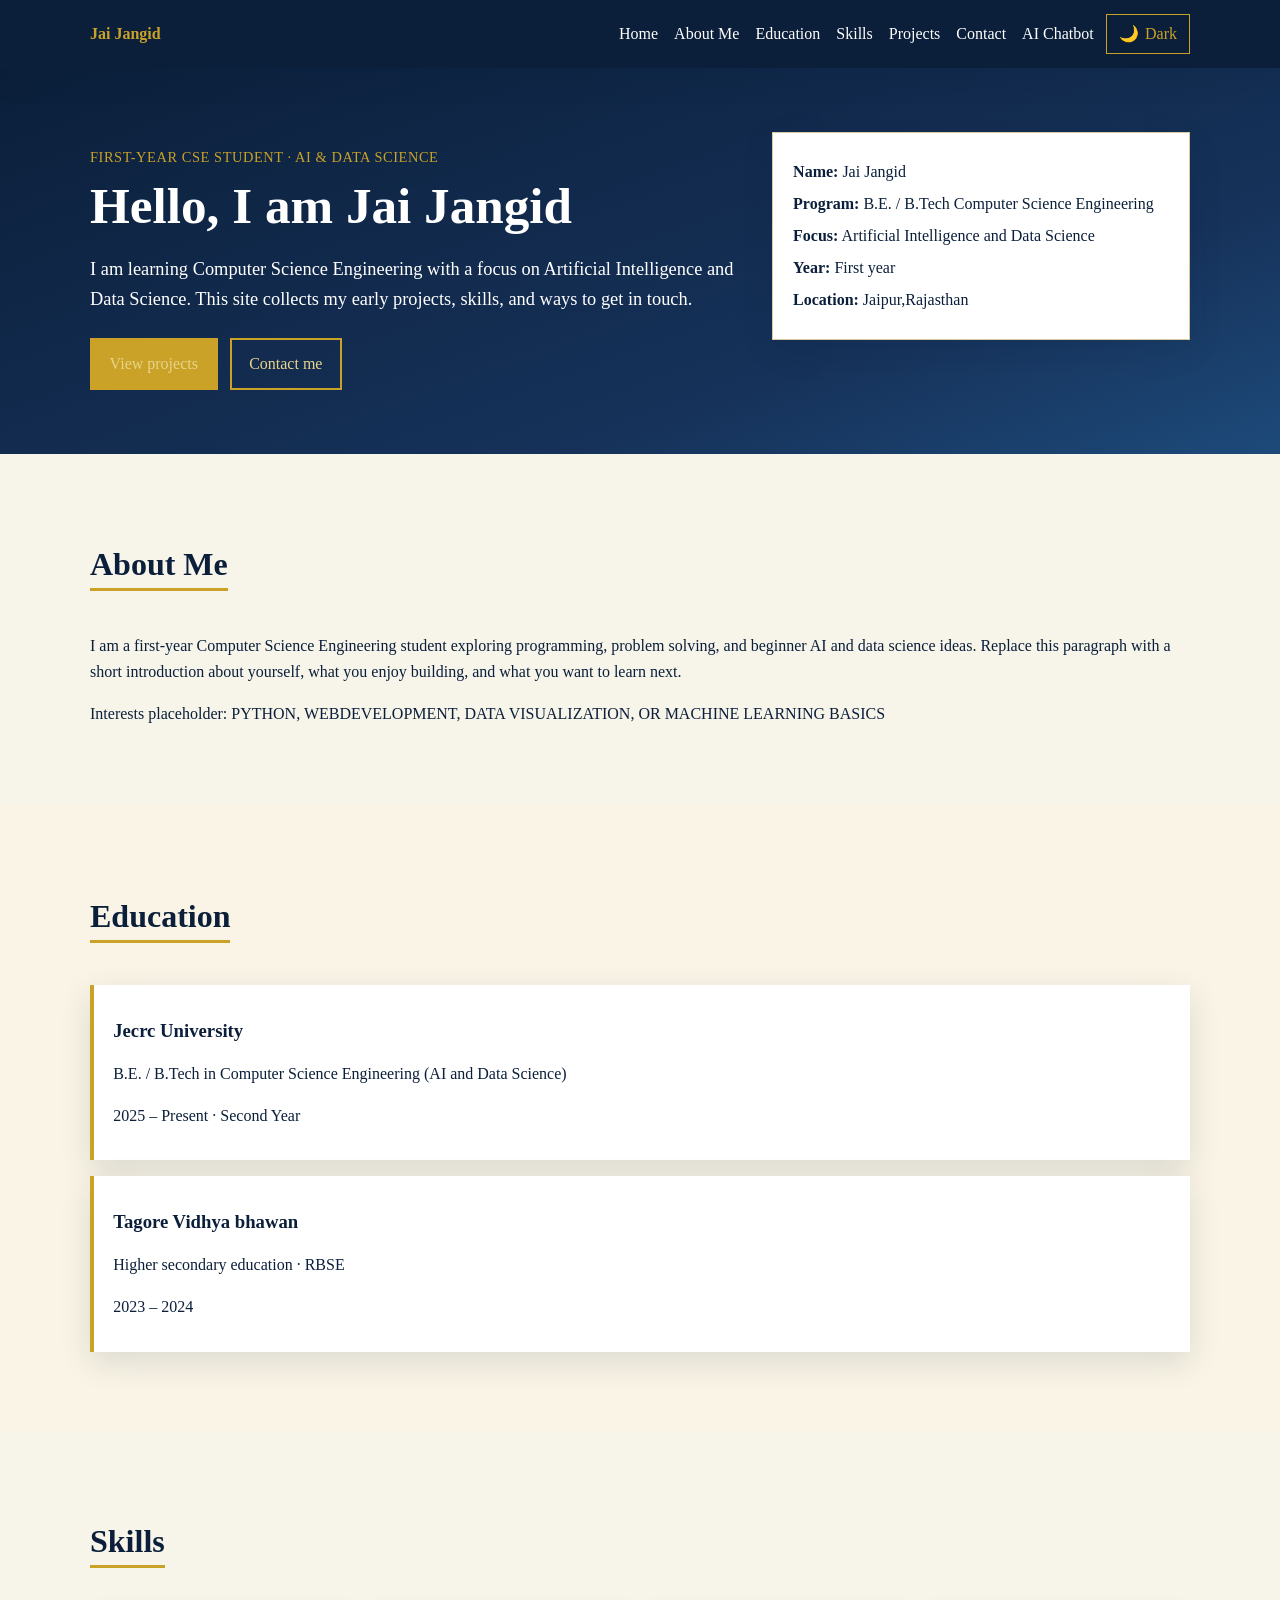
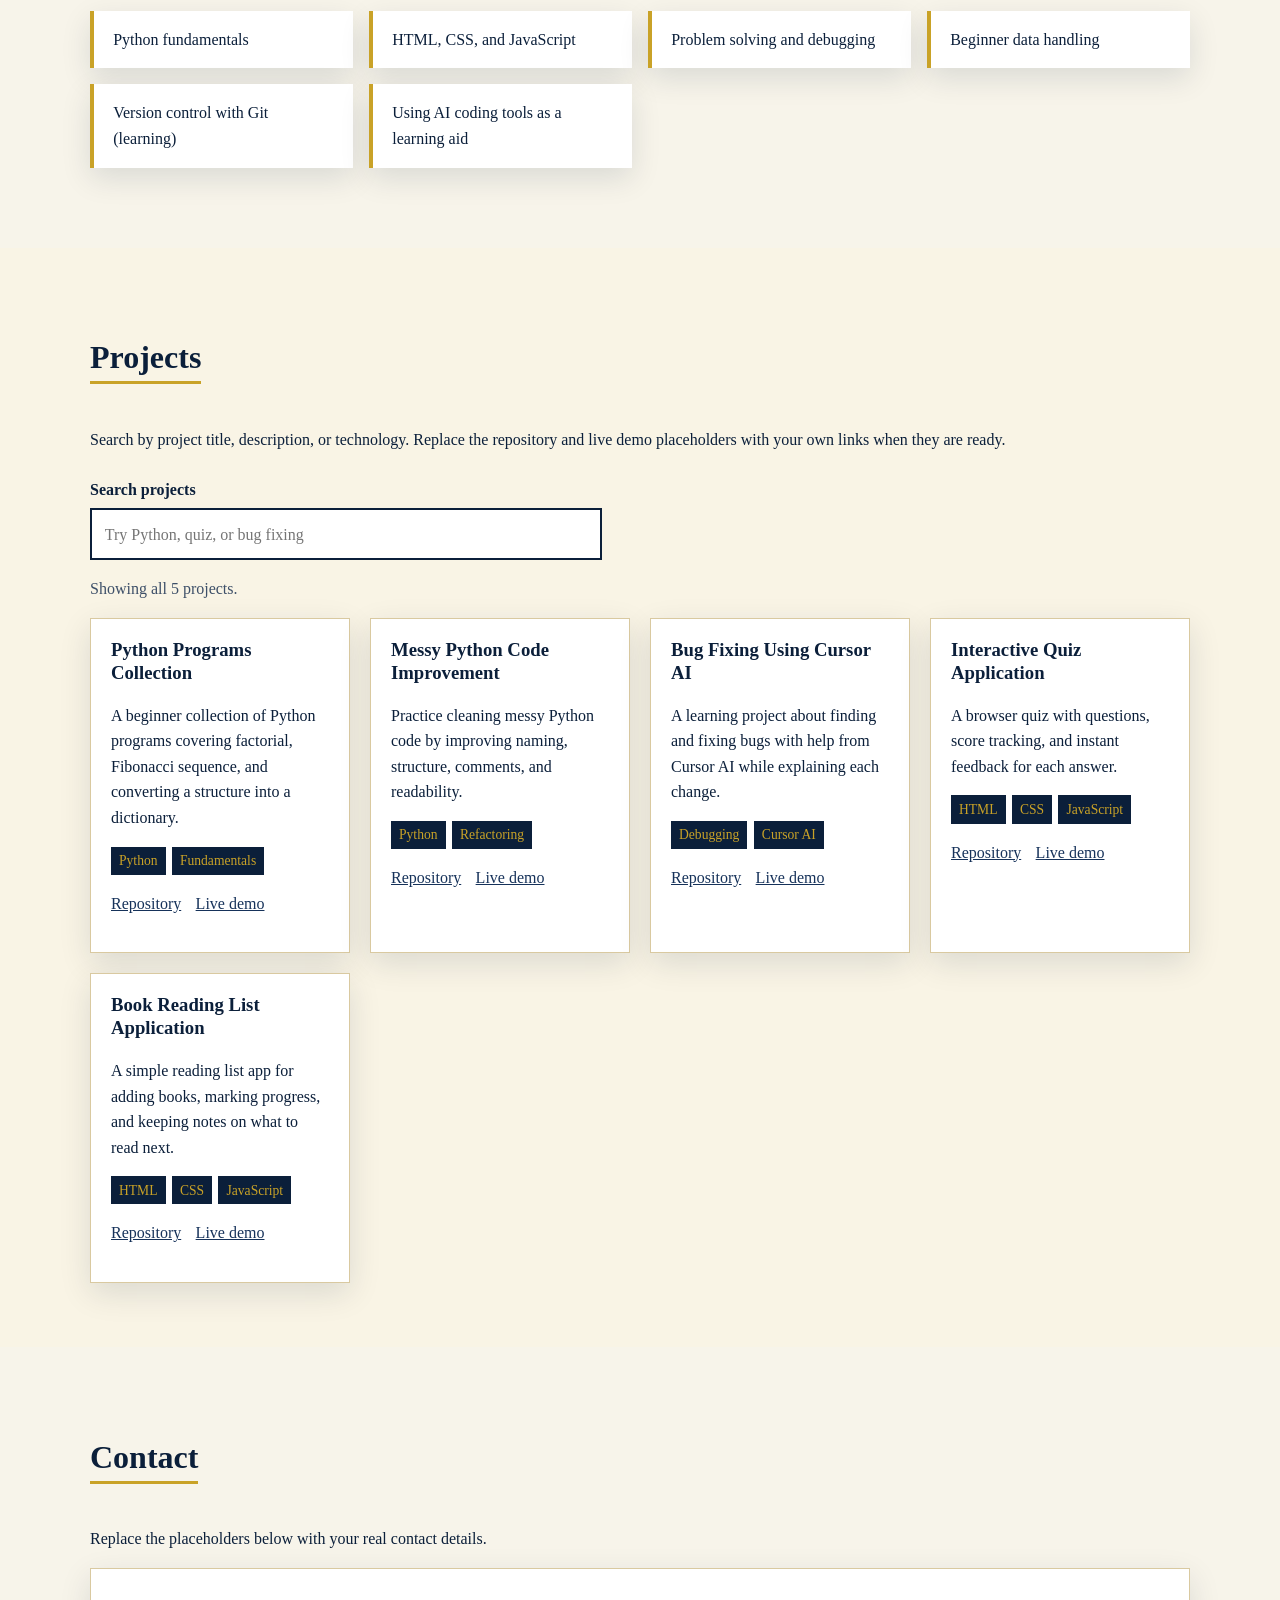
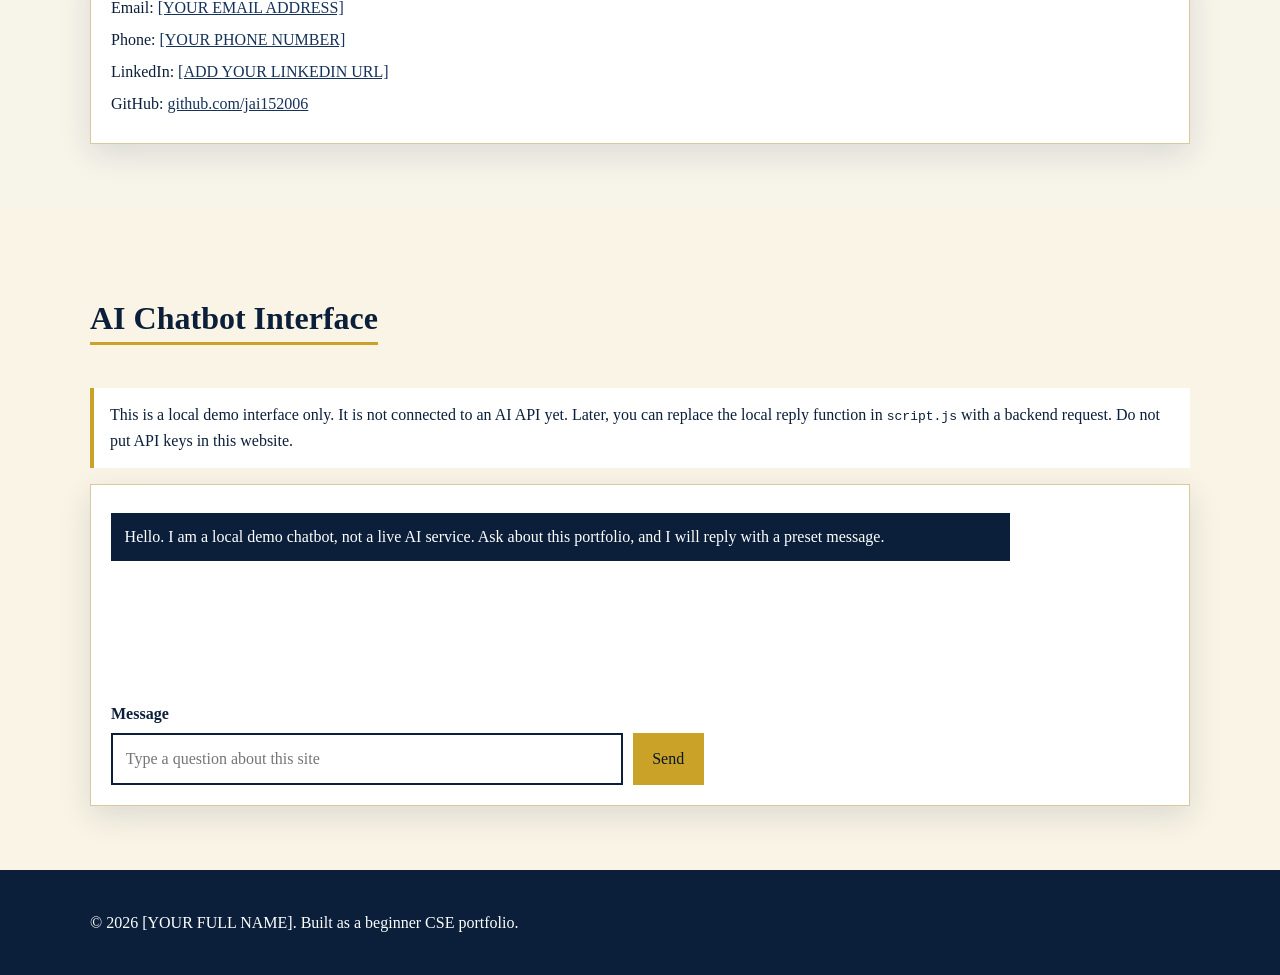
==== index.html @ 49ecc069 "Rename index_updated.html to index.html" ====
<!DOCTYPE html>
<html lang="en">
  <head>
    <meta charset="UTF-8" />
    <meta name="viewport" content="width=device-width, initial-scale=1.0" />
    <meta
      name="description"
      content="Personal portfolio of a first-year Computer Science Engineering student specializing in AI and Data Science."
    />
    <title>Jai Jangid | CSE Portfolio</title>
    <link rel="stylesheet" href="style.css" />
  </head>
  <body>
    <a class="skip-link" href="#main">Skip to main content</a>

    <header class="site-header">
      <div class="header-inner">
        <a class="logo" href="#home">Jai Jangid</a>

        <button
          id="nav-toggle"
          class="nav-toggle"
          type="button"
          aria-controls="primary-nav"
          aria-expanded="false"
          aria-label="Open menu"
          onclick="togglePrimaryNav()"
        >
          <span class="nav-toggle-bar" aria-hidden="true"></span>
          <span class="nav-toggle-bar" aria-hidden="true"></span>
          <span class="nav-toggle-bar" aria-hidden="true"></span>
        </button>

        <nav id="primary-nav" class="primary-nav" aria-label="Primary">
          <ul>
            <li><a href="#home">Home</a></li>
            <li><a href="#about">About Me</a></li>
            <li><a href="#education">Education</a></li>
            <li><a href="#skills">Skills</a></li>
            <li><a href="#projects">Projects</a></li>
            <li><a href="#contact">Contact</a></li>
            <li><a href="#chatbot">AI Chatbot</a></li>
          </ul>
        </nav>

        <button
          id="theme-toggle"
          class="theme-toggle"
          type="button"
          aria-pressed="false"
          aria-label="Switch to dark mode"
        >
          <span class="theme-toggle-icon" aria-hidden="true">🌙</span>
          <span class="theme-toggle-text">Dark</span>
        </button>
      </div>
    </header>

    <main id="main">
      <section id="home" class="hero" aria-labelledby="home-heading">
        <div class="container hero-grid">
          <div>
            <p class="eyebrow">First-Year CSE Student · AI &amp; Data Science</p>
            <h1 id="home-heading">Hello, I am Jai Jangid</h1>
            <p class="lead">
              I am learning Computer Science Engineering with a focus on Artificial
              Intelligence and Data Science. This site collects my early projects,
              skills, and ways to get in touch.
            </p>
            <div class="hero-actions">
              <a class="button button-primary" href="#projects">View projects</a>
              <a class="button button-secondary" href="#contact">Contact me</a>
            </div>
          </div>
          <aside class="hero-card" aria-label="Quick profile">
            <p><strong>Name:</strong> Jai Jangid</p>
            <p><strong>Program:</strong> B.E. / B.Tech Computer Science Engineering</p>
            <p><strong>Focus:</strong> Artificial Intelligence and Data Science</p>
            <p><strong>Year:</strong> First year</p>
            <p><strong>Location:</strong> Jaipur,Rajasthan</p>
          </aside>
        </div>
      </section>

      <section id="about" class="section" aria-labelledby="about-heading">
        <div class="container">
          <h2 id="about-heading">About Me</h2>
          <p>
            I am a first-year Computer Science Engineering student exploring
            programming, problem solving, and beginner AI and data science ideas.
            Replace this paragraph with a short introduction about yourself,
            what you enjoy building, and what you want to learn next.
          </p>
          <p>
            Interests placeholder: PYTHON, WEBDEVELOPMENT, DATA VISUALIZATION, OR MACHINE LEARNING BASICS
          </p>
        </div>
      </section>

      <section id="education" class="section section-alt" aria-labelledby="education-heading">
        <div class="container">
          <h2 id="education-heading">Education</h2>
          <ul class="timeline">
            <li>
              <h3>Jecrc University</h3>
              <p>B.E. / B.Tech in Computer Science Engineering (AI and Data Science)</p>
              <p><time datetime="2026">2025</time> – Present · Second Year</p>
            </li>
            <li>
              <h3>Tagore Vidhya bhawan</h3>
              <p>Higher secondary education · RBSE</p>
              <p><time datetime="2024">2023</time> – <time datetime="2026">2024</time></p>
            </li>
          </ul>
        </div>
      </section>

      <section id="skills" class="section" aria-labelledby="skills-heading">
        <div class="container">
          <h2 id="skills-heading">Skills</h2>
          <ul class="skill-list">
            <li>Python fundamentals</li>
            <li>HTML, CSS, and JavaScript</li>
            <li>Problem solving and debugging</li>
            <li>Beginner data handling</li>
            <li>Version control with Git (learning)</li>
            <li>Using AI coding tools as a learning aid</li>
          </ul>
        </div>
      </section>

      <section id="projects" class="section section-alt" aria-labelledby="projects-heading">
        <div class="container">
          <h2 id="projects-heading">Projects</h2>
          <p>
            Search by project title, description, or technology. Replace the
            repository and live demo placeholders with your own links when they
            are ready.
          </p>

          <div class="search-bar">
            <label for="project-search">Search projects</label>
            <input
              id="project-search"
              type="search"
              name="project-search"
              placeholder="Try Python, quiz, or bug fixing"
              autocomplete="off"
            />
          </div>

          <p id="search-status" class="search-status" role="status" aria-live="polite"></p>

          <div id="project-grid" class="project-grid">
            <article class="project-card" data-title="Python Programs Collection" data-description="A beginner collection of Python programs covering factorial, Fibonacci sequence, and converting a structure into a dictionary." data-tech="python factorial fibonacci dictionary data structures">
              <h3>Python Programs Collection</h3>
              <p>
                A beginner collection of Python programs covering factorial,
                Fibonacci sequence, and converting a structure into a dictionary.
              </p>
              <p class="tech"><span>Python</span><span>Fundamentals</span></p>
              <p class="project-links">
                <a href="https://github.com/jai152006/Python_Program">Repository</a>
                <a href="[ADD YOUR LIVE APP URL]">Live demo</a>
              </p>
            </article>

            <article class="project-card" data-title="Messy Python Code Improvement" data-description="Practice cleaning messy Python code by improving naming, structure, comments, and readability." data-tech="python refactoring code quality readability">
              <h3>Messy Python Code Improvement</h3>
              <p>
                Practice cleaning messy Python code by improving naming,
                structure, comments, and readability.
              </p>
              <p class="tech"><span>Python</span><span>Refactoring</span></p>
              <p class="project-links">
                <a href="https://github.com/jai152006/Messy_Python">Repository</a>
                <a href="[ADD YOUR LIVE APP URL]">Live demo</a>
              </p>
            </article>

            <article class="project-card" data-title="Bug Fixing Using Cursor AI" data-description="A learning project about finding and fixing bugs with help from Cursor AI while explaining each change." data-tech="debugging cursor ai python javascript">
              <h3>Bug Fixing Using Cursor AI</h3>
              <p>
                A learning project about finding and fixing bugs with help from
                Cursor AI while explaining each change.
              </p>
              <p class="tech"><span>Debugging</span><span>Cursor AI</span></p>
              <p class="project-links">
                <a href="https://github.com/jai152006/Bug_Fixing">Repository</a>
                <a href="[ADD YOUR LIVE APP URL]">Live demo</a>
              </p>
            </article>

            <article class="project-card" data-title="Interactive Quiz Application" data-description="A browser quiz with questions, score tracking, and instant feedback for each answer." data-tech="html css javascript quiz frontend">
              <h3>Interactive Quiz Application</h3>
              <p>
                A browser quiz with questions, score tracking, and instant
                feedback for each answer.
              </p>
              <p class="tech"><span>HTML</span><span>CSS</span><span>JavaScript</span></p>
              <p class="project-links">
                <a href="https://github.com/jai152006/Quiz_application" target="_blank" rel="noopener noreferrer">Repository</a>
                <a href="[ADD YOUR LIVE APP URL]">Live demo</a>
              </p>
            </article>

            <article class="project-card" data-title="Book Reading List Application" data-description="A simple reading list app for adding books, marking progress, and keeping notes on what to read next." data-tech="html css javascript books reading list">
              <h3>Book Reading List Application</h3>
              <p>
                A simple reading list app for adding books, marking progress, and
                keeping notes on what to read next.
              </p>
              <p class="tech"><span>HTML</span><span>CSS</span><span>JavaScript</span></p>
              <p class="project-links">
                <a href="https://github.com/jai152006/Book_reading_list">Repository</a>
                <a href="[ADD YOUR LIVE APP URL]">Live demo</a>
              </p>
            </article>
          </div>

          <p id="no-results" class="empty-state" hidden>
            No projects match that search. Try another title, description word,
            or technology such as Python or JavaScript.
          </p>
        </div>
      </section>

      <section id="contact" class="section" aria-labelledby="contact-heading">
        <div class="container">
          <h2 id="contact-heading">Contact</h2>
          <p>Replace the placeholders below with your real contact details.</p>
          <address class="contact-card">
            <p>Email: <a href="mailto:[YOUR EMAIL ADDRESS]">[YOUR EMAIL ADDRESS]</a></p>
            <p>Phone: <a href="tel:[YOUR PHONE NUMBER]">[YOUR PHONE NUMBER]</a></p>
            <p>LinkedIn: <a href="[ADD YOUR LINKEDIN URL]">[ADD YOUR LINKEDIN URL]</a></p>
            <p>GitHub: <a href="https://github.com/jai152006" target="_blank" rel="noopener noreferrer">github.com/jai152006</a></p>
          </address>
        </div>
      </section>

      <section id="chatbot" class="section section-alt" aria-labelledby="chatbot-heading">
        <div class="container">
          <h2 id="chatbot-heading">AI Chatbot Interface</h2>
          <p class="chatbot-note">
            This is a local demo interface only. It is not connected to an AI
            API yet. Later, you can replace the local reply function in
            <code>script.js</code> with a backend request. Do not put API keys
            in this website.
          </p>

          <div class="chatbot" aria-label="Demo chatbot">
            <div id="chat-log" class="chat-log" role="log" aria-live="polite" aria-relevant="additions">
              <p class="chat-bubble bot">
                Hello. I am a local demo chatbot, not a live AI service. Ask
                about this portfolio, and I will reply with a preset message.
              </p>
            </div>
            <form id="chat-form" class="chat-form">
              <label for="chat-input">Message</label>
              <div class="chat-row">
                <input
                  id="chat-input"
                  type="text"
                  name="message"
                  autocomplete="off"
                  placeholder="Type a question about this site"
                />
                <button class="button button-primary" type="submit">Send</button>
              </div>
            </form>
          </div>
        </div>
      </section>
    </main>

    <footer class="site-footer">
      <div class="container">
        <p>&copy; <span id="year"></span> [YOUR FULL NAME]. Built as a beginner CSE portfolio.</p>
      </div>
    </footer>

    <script src="script.js"></script>
  </body>
</html>
---- style.css ----
:root {
  --navy: #0b1f3a;
  --navy-deep: #071526;
  --navy-soft: #16325a;
  --gold: #c9a227;
  --gold-soft: #e8d48b;
  --white: #ffffff;
  --bg: #f7f4ea;
  --surface: #ffffff;
  --text: #0b1f3a;
  --muted: #3d4f68;
  --border: #d9c9a0;
  --shadow: 0 10px 30px rgba(11, 31, 58, 0.12);
  --focus: #c9a227;
}

html[data-theme="dark"] {
  --bg: #071526;
  --surface: #0f2747;
  --text: #f7f4ea;
  --muted: #c9d4e3;
  --border: #2c4a72;
  --shadow: 0 10px 30px rgba(0, 0, 0, 0.35);
}

*,
*::before,
*::after {
  box-sizing: border-box;
}

html {
  scroll-behavior: smooth;
}

body {
  margin: 0;
  font-family: Georgia, "Times New Roman", serif;
  background: var(--bg);
  color: var(--text);
  line-height: 1.6;
}

img {
  max-width: 100%;
}

a {
  color: var(--navy-soft);
}

html[data-theme="dark"] a {
  color: var(--gold-soft);
}

a:hover {
  color: var(--gold);
}

:focus-visible {
  outline: 3px solid var(--focus);
  outline-offset: 3px;
}

.skip-link {
  position: absolute;
  left: 0.75rem;
  top: -4rem;
  background: var(--gold);
  color: var(--navy-deep);
  padding: 0.6rem 0.9rem;
  z-index: 1000;
  font-weight: 700;
}

.skip-link:focus {
  top: 0.75rem;
}

.container {
  width: min(1100px, 92%);
  margin: 0 auto;
}

.site-header {
  position: sticky;
  top: 0;
  z-index: 20;
  background: var(--navy);
  color: var(--white);
  box-shadow: var(--shadow);
}

.header-inner {
  width: min(1100px, 92%);
  margin: 0 auto;
  display: flex;
  flex-wrap: wrap;
  align-items: center;
  gap: 0.75rem;
  padding: 0.85rem 0;
}

.logo {
  margin-right: auto;
  color: var(--gold);
  text-decoration: none;
  font-weight: 700;
}

.primary-nav {
  order: 4;
}

.logo:hover,
.primary-nav a:hover {
  color: var(--gold-soft);
}

.primary-nav ul {
  display: flex;
  flex-wrap: wrap;
  gap: 0.35rem 1rem;
  list-style: none;
  margin: 0;
  padding: 0;
}

.primary-nav a {
  color: var(--white);
  text-decoration: none;
  padding: 0.35rem 0;
}

.nav-toggle {
  display: none;
  flex-direction: column;
  justify-content: center;
  gap: 0.25rem;
  width: 2.6rem;
  height: 2.6rem;
  border: 1px solid var(--gold);
  background: transparent;
  cursor: pointer;
}

.nav-toggle-bar {
  display: block;
  height: 2px;
  width: 1.2rem;
  margin: 0 auto;
  background: var(--gold);
  pointer-events: none;
}

.theme-toggle {
  display: inline-flex;
  align-items: center;
  gap: 0.4rem;
  order: 3;
  border: 1px solid var(--gold);
  background: transparent;
  color: var(--gold);
  padding: 0.4rem 0.75rem;
  cursor: pointer;
  font: inherit;
}

.hero,
.section {
  padding: 4rem 0;
}

.hero {
  background:
    linear-gradient(160deg, var(--navy) 0%, var(--navy-soft) 70%, #1d4a7a 100%);
  color: var(--white);
}

.hero a {
  color: var(--gold-soft);
}

.hero-grid {
  display: grid;
  grid-template-columns: 1.4fr 0.9fr;
  gap: 2rem;
  align-items: start;
}

.eyebrow {
  color: var(--gold);
  letter-spacing: 0.04em;
  text-transform: uppercase;
  font-size: 0.9rem;
  margin-bottom: 0.4rem;
}

h1,
h2,
h3 {
  font-weight: 700;
  line-height: 1.2;
}

h1 {
  font-size: clamp(2rem, 4vw, 3.2rem);
  margin: 0 0 1rem;
}

h2 {
  font-size: 2rem;
  color: var(--navy);
  border-bottom: 3px solid var(--gold);
  display: inline-block;
  padding-bottom: 0.3rem;
}

html[data-theme="dark"] h2 {
  color: var(--gold-soft);
}

.lead {
  font-size: 1.15rem;
  max-width: 42rem;
}

.hero-actions {
  display: flex;
  flex-wrap: wrap;
  gap: 0.75rem;
  margin-top: 1.5rem;
}

.button {
  display: inline-block;
  text-decoration: none;
  padding: 0.7rem 1.1rem;
  border: 2px solid transparent;
  cursor: pointer;
  font: inherit;
}

.button-primary {
  background: var(--gold);
  color: var(--navy-deep);
  border-color: var(--gold);
}

.button-primary:hover {
  background: var(--gold-soft);
  color: var(--navy-deep);
}

.button-secondary {
  background: transparent;
  color: var(--white);
  border-color: var(--gold);
}

.hero-card,
.contact-card,
.project-card,
.chatbot {
  background: var(--surface);
  color: var(--text);
  border: 1px solid var(--border);
  box-shadow: var(--shadow);
  padding: 1.25rem;
}

.hero-card p,
.contact-card p {
  margin: 0.4rem 0;
}

.section-alt {
  background: color-mix(in srgb, var(--surface) 88%, var(--gold) 12%);
}

.timeline,
.skill-list {
  list-style: none;
  padding: 0;
}

.timeline li,
.skill-list li {
  background: var(--surface);
  border-left: 4px solid var(--gold);
  padding: 1rem 1.2rem;
  margin-bottom: 1rem;
  box-shadow: var(--shadow);
}

.skill-list {
  display: grid;
  grid-template-columns: repeat(auto-fit, minmax(220px, 1fr));
  gap: 1rem;
}

.skill-list li {
  margin: 0;
}

.search-bar {
  margin: 1.5rem 0 1rem;
}

.search-bar label,
.chat-form label {
  display: block;
  font-weight: 700;
  margin-bottom: 0.4rem;
}

#project-search,
#chat-input {
  width: 100%;
  max-width: 32rem;
  padding: 0.7rem 0.8rem;
  border: 2px solid var(--navy);
  background: var(--white);
  color: var(--navy);
  font: inherit;
}

html[data-theme="dark"] #project-search,
html[data-theme="dark"] #chat-input {
  background: var(--navy-deep);
  color: var(--white);
  border-color: var(--gold);
}

.search-status {
  min-height: 1.5rem;
  color: var(--muted);
}

.project-grid {
  display: grid;
  grid-template-columns: repeat(auto-fit, minmax(250px, 1fr));
  gap: 1.25rem;
}

.project-card h3 {
  margin-top: 0;
  color: var(--navy);
}

html[data-theme="dark"] .project-card h3 {
  color: var(--gold-soft);
}

.tech {
  display: flex;
  flex-wrap: wrap;
  gap: 0.4rem;
}

.tech span {
  background: var(--navy);
  color: var(--gold);
  padding: 0.2rem 0.5rem;
  font-size: 0.85rem;
}

.project-links {
  display: flex;
  flex-wrap: wrap;
  gap: 0.9rem;
}

.empty-state {
  padding: 1rem 1.1rem;
  border: 2px dashed var(--gold);
  background: var(--surface);
}

.contact-card {
  font-style: normal;
}

.chatbot-note {
  background: var(--surface);
  border-left: 4px solid var(--gold);
  padding: 0.9rem 1rem;
}

.chat-log {
  min-height: 180px;
  max-height: 280px;
  overflow-y: auto;
  margin-bottom: 1rem;
}

.chat-bubble {
  padding: 0.7rem 0.85rem;
  margin: 0.5rem 0;
  max-width: 85%;
}

.chat-bubble.bot {
  background: var(--navy);
  color: var(--white);
}

.chat-bubble.user {
  background: var(--gold);
  color: var(--navy-deep);
  margin-left: auto;
}

.chat-row {
  display: flex;
  flex-wrap: wrap;
  gap: 0.6rem;
}

.chat-row input {
  flex: 1 1 16rem;
}

.site-footer {
  background: var(--navy);
  color: var(--white);
  padding: 1.5rem 0;
}

@media (min-width: 801px) {
  .primary-nav {
    order: 2;
    width: auto;
  }

  .theme-toggle {
    order: 3;
  }
}

@media (max-width: 800px) {
  .hero-grid {
    grid-template-columns: 1fr;
  }

  .nav-toggle {
    display: flex;
    order: 2;
  }

  .primary-nav {
    display: none;
    width: 100%;
    order: 4;
  }

  .primary-nav.is-open {
    display: block;
  }

  .primary-nav ul {
    flex-direction: column;
    padding: 0.5rem 0 0.8rem;
  }

  .theme-toggle {
    order: 3;
  }
}

@media (prefers-reduced-motion: reduce) {
  html {
    scroll-behavior: auto;
  }
}
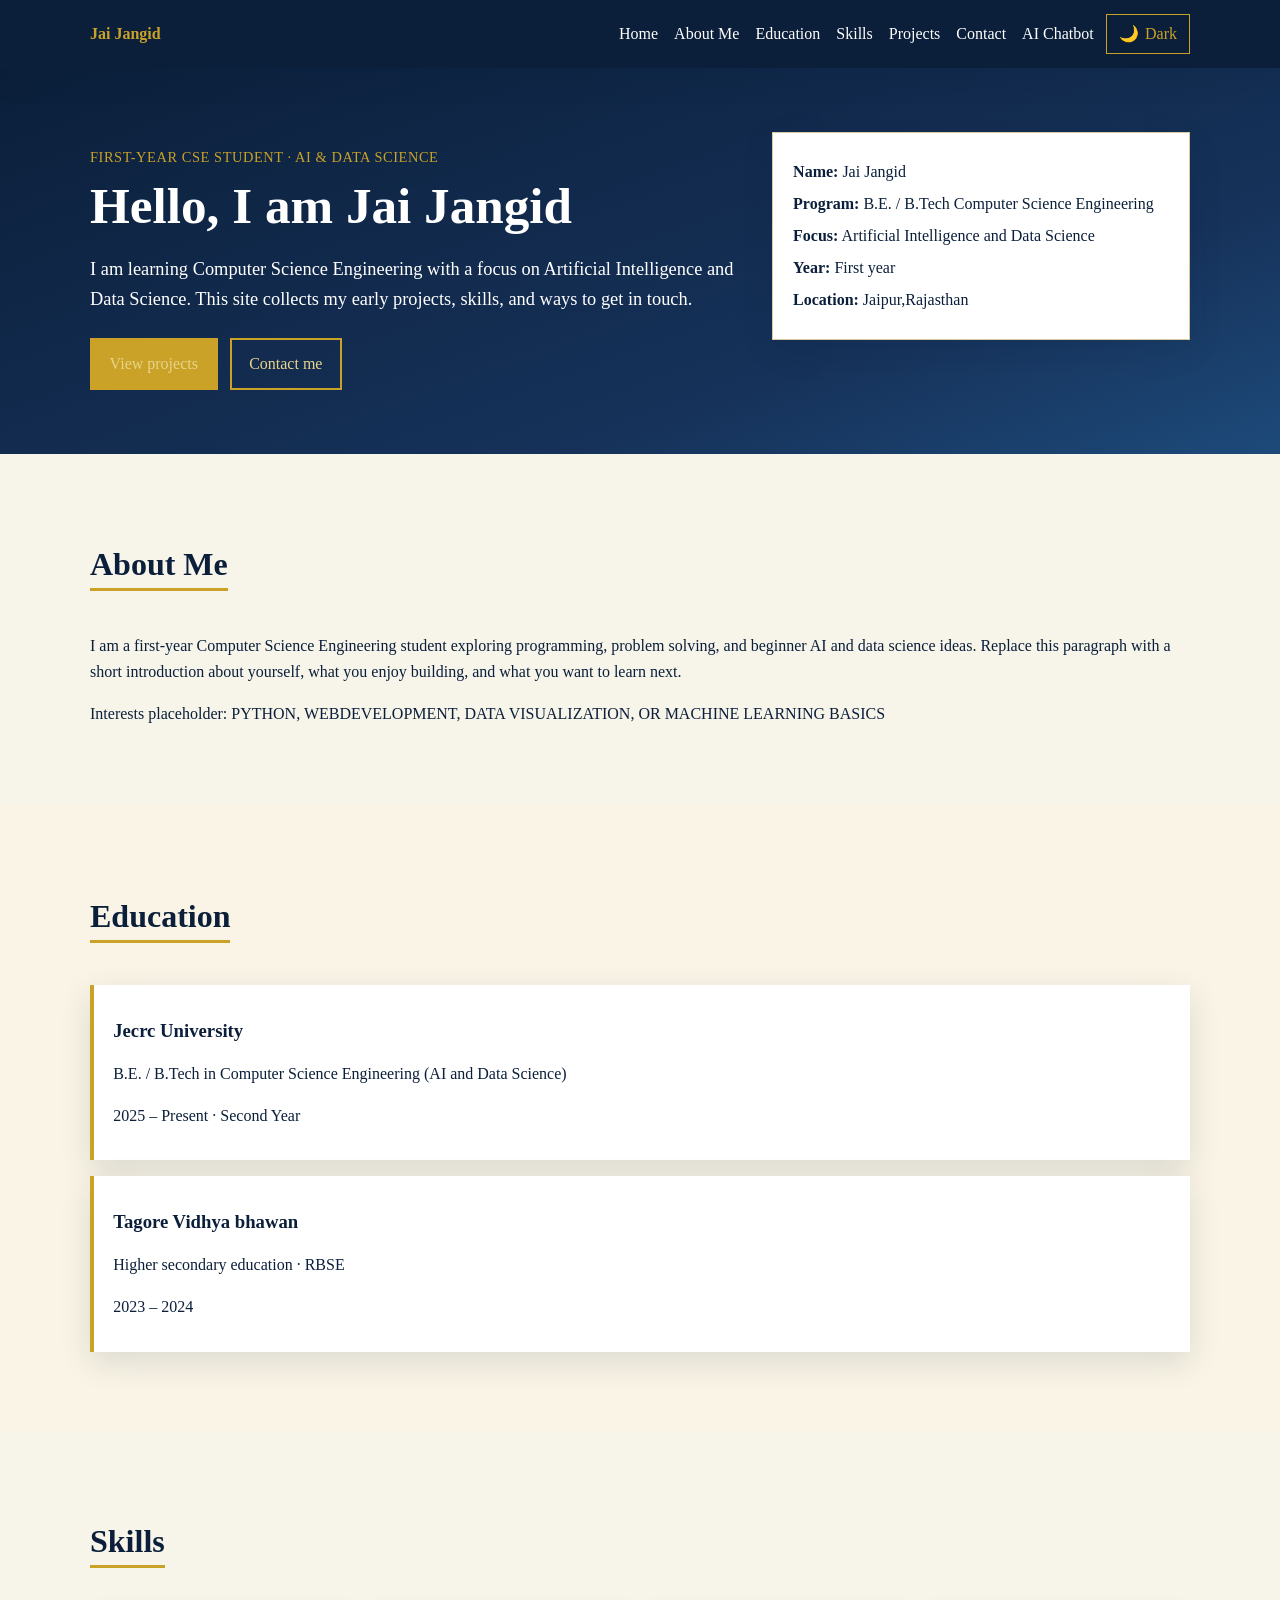
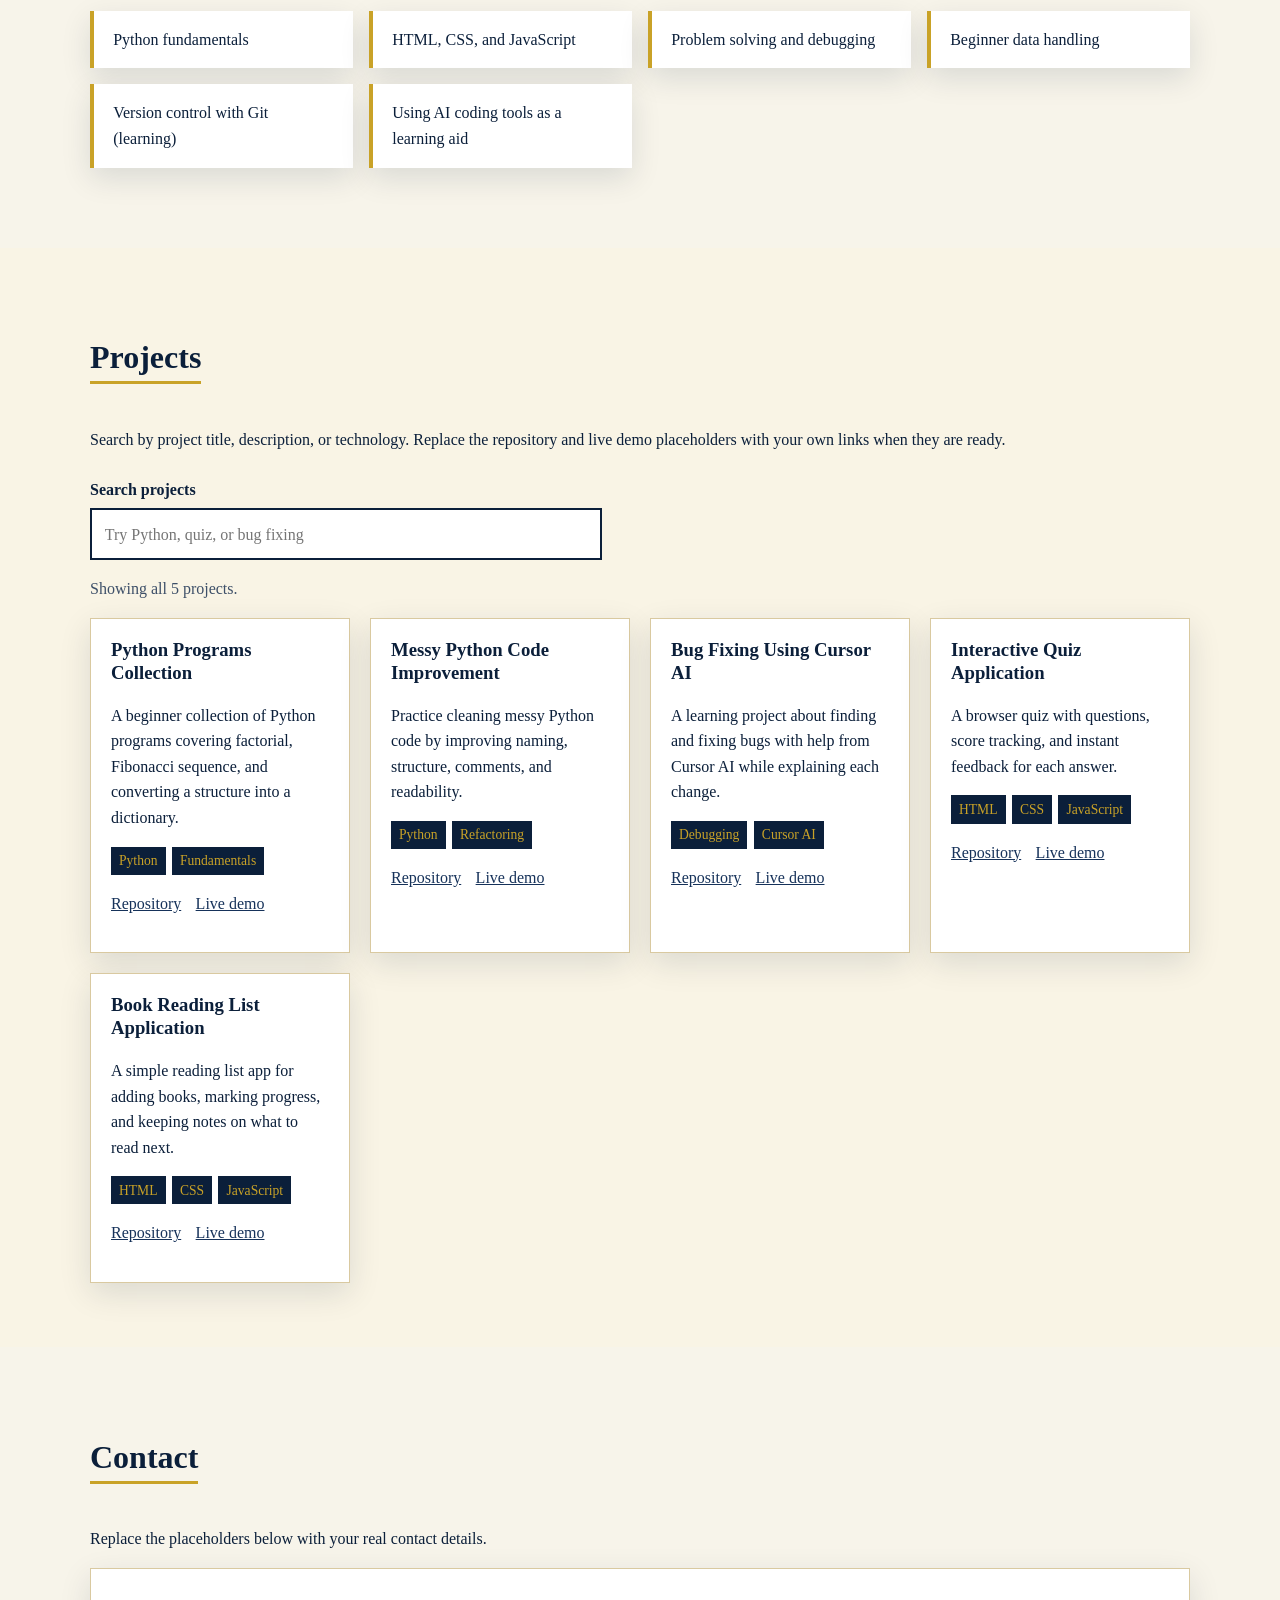
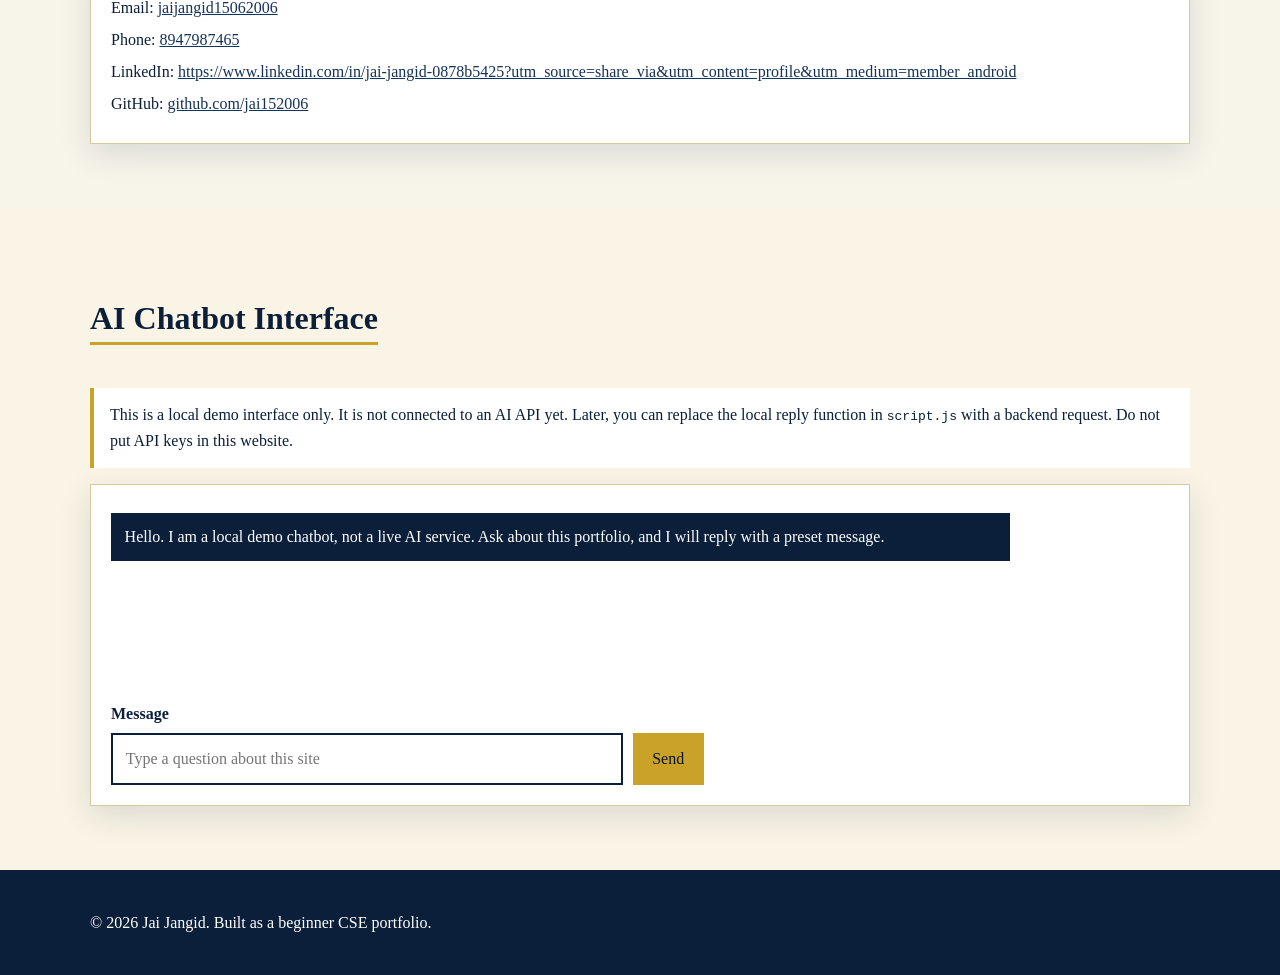
==== commit 076952f3: "index.html" ====
--- a/index.html
+++ b/index.html
@@ -230,9 +230,9 @@
           <h2 id="contact-heading">Contact</h2>
           <p>Replace the placeholders below with your real contact details.</p>
           <address class="contact-card">
-            <p>Email: <a href="mailto:[YOUR EMAIL ADDRESS]">[YOUR EMAIL ADDRESS]</a></p>
-            <p>Phone: <a href="tel:[YOUR PHONE NUMBER]">[YOUR PHONE NUMBER]</a></p>
-            <p>LinkedIn: <a href="[ADD YOUR LINKEDIN URL]">[ADD YOUR LINKEDIN URL]</a></p>
+            <p>Email: <a href="mailto:[YOUR EMAIL ADDRESS]">jaijangid15062006</a></p>
+            <p>Phone: <a href="tel:[YOUR PHONE NUMBER]">8947987465</a></p>
+            <p>LinkedIn: <a href="[ADD YOUR LINKEDIN URL]">https://www.linkedin.com/in/jai-jangid-0878b5425?utm_source=share_via&utm_content=profile&utm_medium=member_android</a></p>
             <p>GitHub: <a href="https://github.com/jai152006" target="_blank" rel="noopener noreferrer">github.com/jai152006</a></p>
           </address>
         </div>
@@ -275,7 +275,7 @@
 
     <footer class="site-footer">
       <div class="container">
-        <p>&copy; <span id="year"></span> [YOUR FULL NAME]. Built as a beginner CSE portfolio.</p>
+        <p>&copy; <span id="year"></span> Jai Jangid. Built as a beginner CSE portfolio.</p>
       </div>
     </footer>
 
